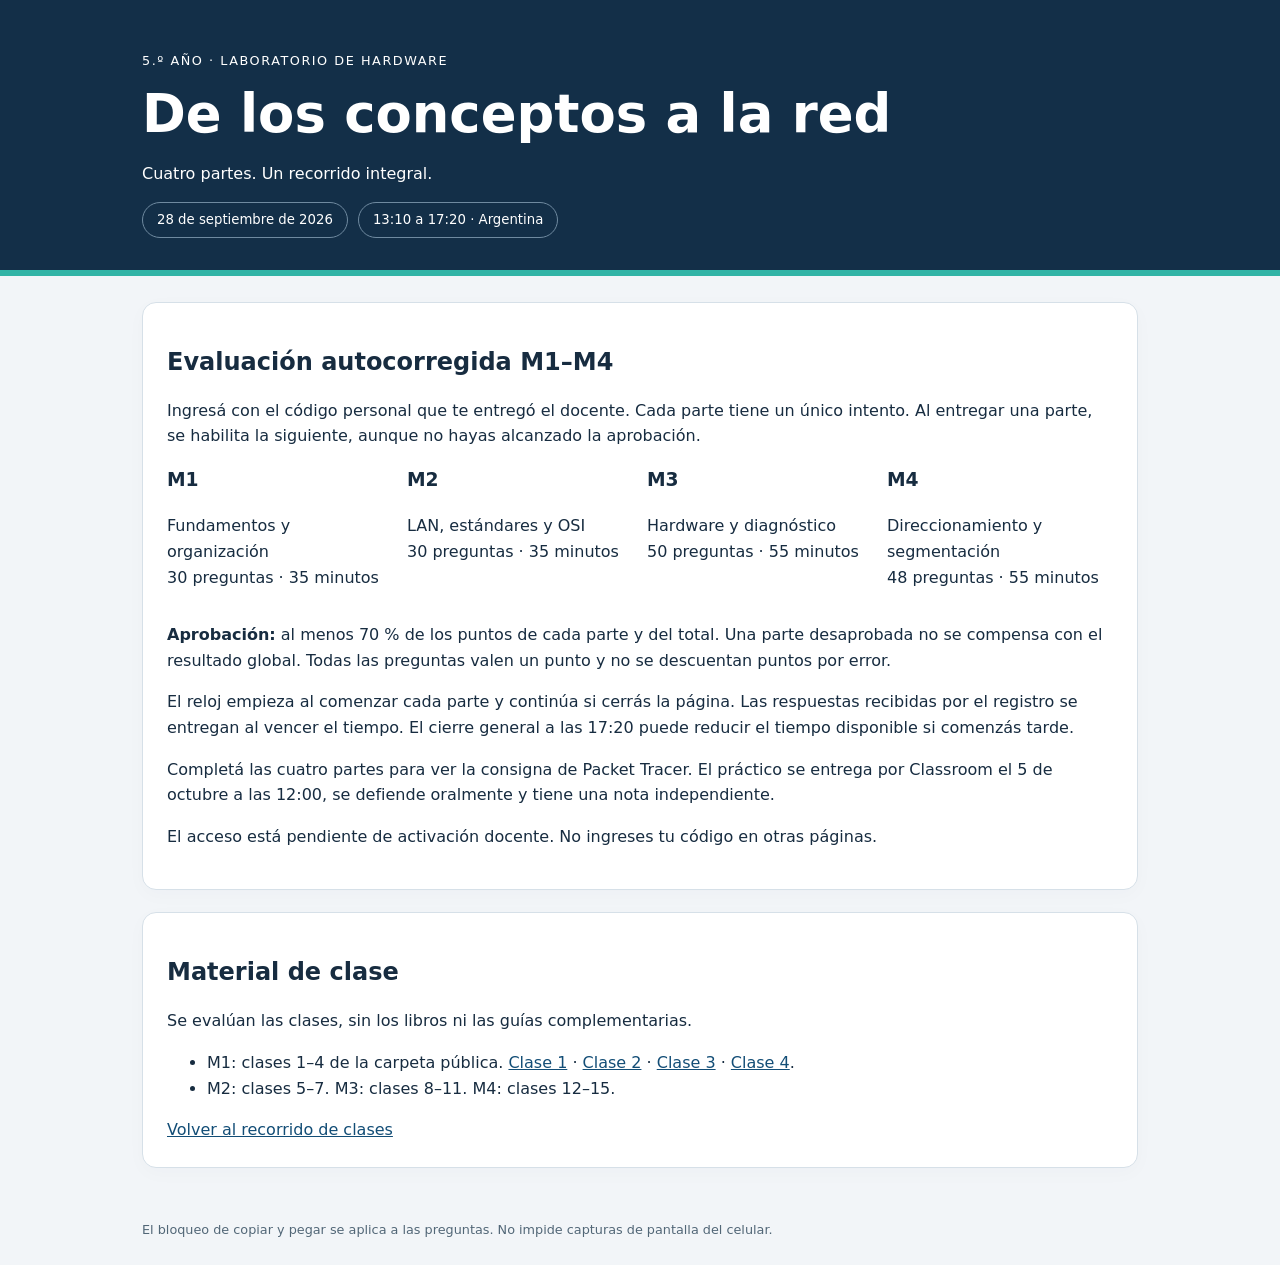
==== evaluacion/index.html @ 3a9d6084 "Preparar evaluacion M1-M4 con acceso privado y control central de intentos" ====
<!doctype html>
<html lang="es"><head><meta charset="utf-8"><meta name="viewport" content="width=device-width,initial-scale=1"><title>Evaluación M1–M4 · Laboratorio de Hardware</title><link rel="stylesheet" href="exam.css"></head><body>
<header><div class="wrap"><p class="eyebrow">5.º año · Laboratorio de Hardware</p><h1>De los conceptos a la red</h1><p>Cuatro partes. Un recorrido integral.</p><div class="chips"><span>28 de septiembre de 2026</span><span>13:10 a 17:20 · Argentina</span></div></div></header>
<main class="wrap"><section class="card"><h2>Evaluación autocorregida M1–M4</h2><p>Ingresá con el código personal que te entregó el docente. Cada parte tiene un único intento. Al entregar una parte, se habilita la siguiente, aunque no hayas alcanzado la aprobación.</p><div class="parts"><article><h3>M1</h3><p>Fundamentos y organización<br>30 preguntas · 35 minutos</p></article><article><h3>M2</h3><p>LAN, estándares y OSI<br>30 preguntas · 35 minutos</p></article><article><h3>M3</h3><p>Hardware y diagnóstico<br>50 preguntas · 55 minutos</p></article><article><h3>M4</h3><p>Direccionamiento y segmentación<br>48 preguntas · 55 minutos</p></article></div><p><strong>Aprobación:</strong> al menos 70 % de los puntos de cada parte y del total. Una parte desaprobada no se compensa con el resultado global. Todas las preguntas valen un punto y no se descuentan puntos por error.</p><p>El reloj empieza al comenzar cada parte y continúa si cerrás la página. Las respuestas recibidas por el registro se entregan al vencer el tiempo. El cierre general a las 17:20 puede reducir el tiempo disponible si comenzás tarde.</p><p>Completá las cuatro partes para ver la consigna de Packet Tracer. El práctico se entrega por Classroom el 5 de octubre a las 12:00, se defiende oralmente y tiene una nota independiente.</p><a id="enter" class="button" hidden>Entrar al examen</a><p id="activation" role="status">El acceso está pendiente de activación docente. No ingreses tu código en otras páginas.</p><noscript><p>Necesitás activar JavaScript para acceder a la evaluación.</p></noscript></section><section class="card"><h2>Material de clase</h2><p>Se evalúan las clases, sin los libros ni las guías complementarias.</p><ul><li>M1: clases 1–4 de la carpeta pública. <a href="https://docs.google.com/document/d/1jevRLhepvSBmfV_KB_nWkqrbvcyU-lXUPFWufPLyolI/edit">Clase 1</a> · <a href="https://docs.google.com/document/d/1L7JLto5gjUcl75xSwsom0LzMo5CPpIXIXz4W2QbWASs/edit">Clase 2</a> · <a href="https://docs.google.com/document/d/18VorvzLdEhrtzqvE0HqIuQNV-vB58ad6qid53McVYwY/edit">Clase 3</a> · <a href="https://docs.google.com/document/d/1VJJP1wAh-PCVTgezmQWN04V-KmjzN-Xo01EY18QQUUc/edit">Clase 4</a>.</li><li>M2: clases 5–7. M3: clases 8–11. M4: clases 12–15.</li></ul><a href="../index.html">Volver al recorrido de clases</a></section></main><footer class="wrap">El bloqueo de copiar y pegar se aplica a las preguntas. No impide capturas de pantalla del celular.</footer><script src="config.js"></script><script src="entrada.js"></script></body></html>
---- evaluacion/exam.css ----
:root{font-family:system-ui,-apple-system,Segoe UI,sans-serif;color:#172c40;background:#f2f5f8;line-height:1.6;--blue:#124d76;--teal:#087a71}*{box-sizing:border-box}body{margin:0}header{background:#132f48;color:white;padding:38px 0 32px;border-bottom:6px solid #31b4a6}.wrap{max-width:1040px;margin:auto;padding:0 22px}h1{font-size:clamp(1.9rem,5vw,3.3rem);line-height:1.15;margin:10px 0}h2{line-height:1.3}h3{margin-top:0}.eyebrow{text-transform:uppercase;letter-spacing:.12em;font-size:.8rem}.chips{display:flex;flex-wrap:wrap;gap:10px}.chips span{border:1px solid #6f8aa0;border-radius:30px;padding:6px 14px;font-size:.83rem}main{padding-top:26px!important}.card,fieldset{background:white;border:1px solid #d6e0e8;border-radius:14px;padding:24px;margin:0 0 22px;box-shadow:0 5px 20px #17324c06}.parts{display:grid;grid-template-columns:repeat(4,1fr);gap:14px}.parts .card{padding:18px}.student{display:flex;justify-content:space-between;align-items:center;gap:10px}button,.button{display:inline-block;border:0;background:var(--blue);color:white;font:inherit;font-weight:650;padding:12px 20px;border-radius:8px;cursor:pointer;text-decoration:none;min-height:46px}button:hover,.button:hover{background:#0e3c5c}button:disabled{opacity:.5;cursor:default}.secondary{color:var(--blue);border:1px solid #aebfcc;background:transparent}input[type=text],input:not([type]){width:100%;max-width:450px;padding:12px;border:1px solid #70879b;border-radius:7px;font:inherit}#login-form{display:flex;gap:12px;flex-wrap:wrap;align-items:end}#login-form>label{flex-basis:100%}label.option{display:flex;align-items:flex-start;gap:12px;padding:12px;border:1px solid #dce5eb;border-radius:8px;margin:9px 0;cursor:pointer}label.option:has(input:checked){background:#e9f5f2;border-color:var(--teal)}input[type=radio]{margin-top:6px;min-width:18px;min-height:18px}legend{font-weight:700;padding:0 8px;max-width:100%}fieldset p.topic{color:#506779;font-size:.85rem}.exam-bar{position:sticky;top:0;background:#132f48;color:white;z-index:2;border-radius:10px;padding:13px 20px;display:flex;justify-content:space-between;align-items:center;flex-wrap:wrap;gap:10px;box-shadow:0 5px 20px #172c4020;margin-bottom:24px}.exam-bar h2{font-size:1.05rem;max-width:65%;margin:0}.exam-bar span{font-size:.75rem;display:block}#timer{font-size:1.6rem;font-variant-numeric:tabular-nums}#save-status{font-size:.8rem;flex-basis:100%;margin:0}#message:not(:empty){background:#fff4d3;padding:14px 18px;border-left:4px solid #dca630}.good{color:#146647}.bad{color:#a32a2a}.review-item{border-top:1px solid #d6e0e8;padding:18px 0}.review-item p{margin:6px 0}a{color:var(--blue)}#questions{user-select:none;-webkit-user-select:none}#questions input{user-select:text;-webkit-user-select:text}footer{font-size:.8rem;color:#526777;padding-top:30px!important;padding-bottom:25px!important}.skip{position:absolute;left:-9999px}.skip:focus{left:12px;top:12px;background:white;padding:12px;z-index:9}:focus-visible{outline:3px solid #e4a826;outline-offset:3px}[hidden]{display:none!important}#practical li{margin-bottom:12px}.deadline{font-weight:bold;color:#914718}@media(max-width:760px){.parts{grid-template-columns:repeat(2,1fr)}.wrap{padding:0 15px}.card,fieldset{padding:18px}.exam-bar{padding:12px}.exam-bar h2{max-width:60%}}@media(max-width:410px){.parts{grid-template-columns:1fr}button{max-width:100%}.student{align-items:flex-start}#code{min-width:0}}@media print{#exam,#login,button{display:none!important}header{background:white;color:black}body{background:white}.card{box-shadow:none}}
dialog{border:1px solid #b7c9d5;border-radius:14px;max-width:520px;width:calc(100% - 32px);padding:26px;color:#172c40}dialog::backdrop{background:#132f48b3}
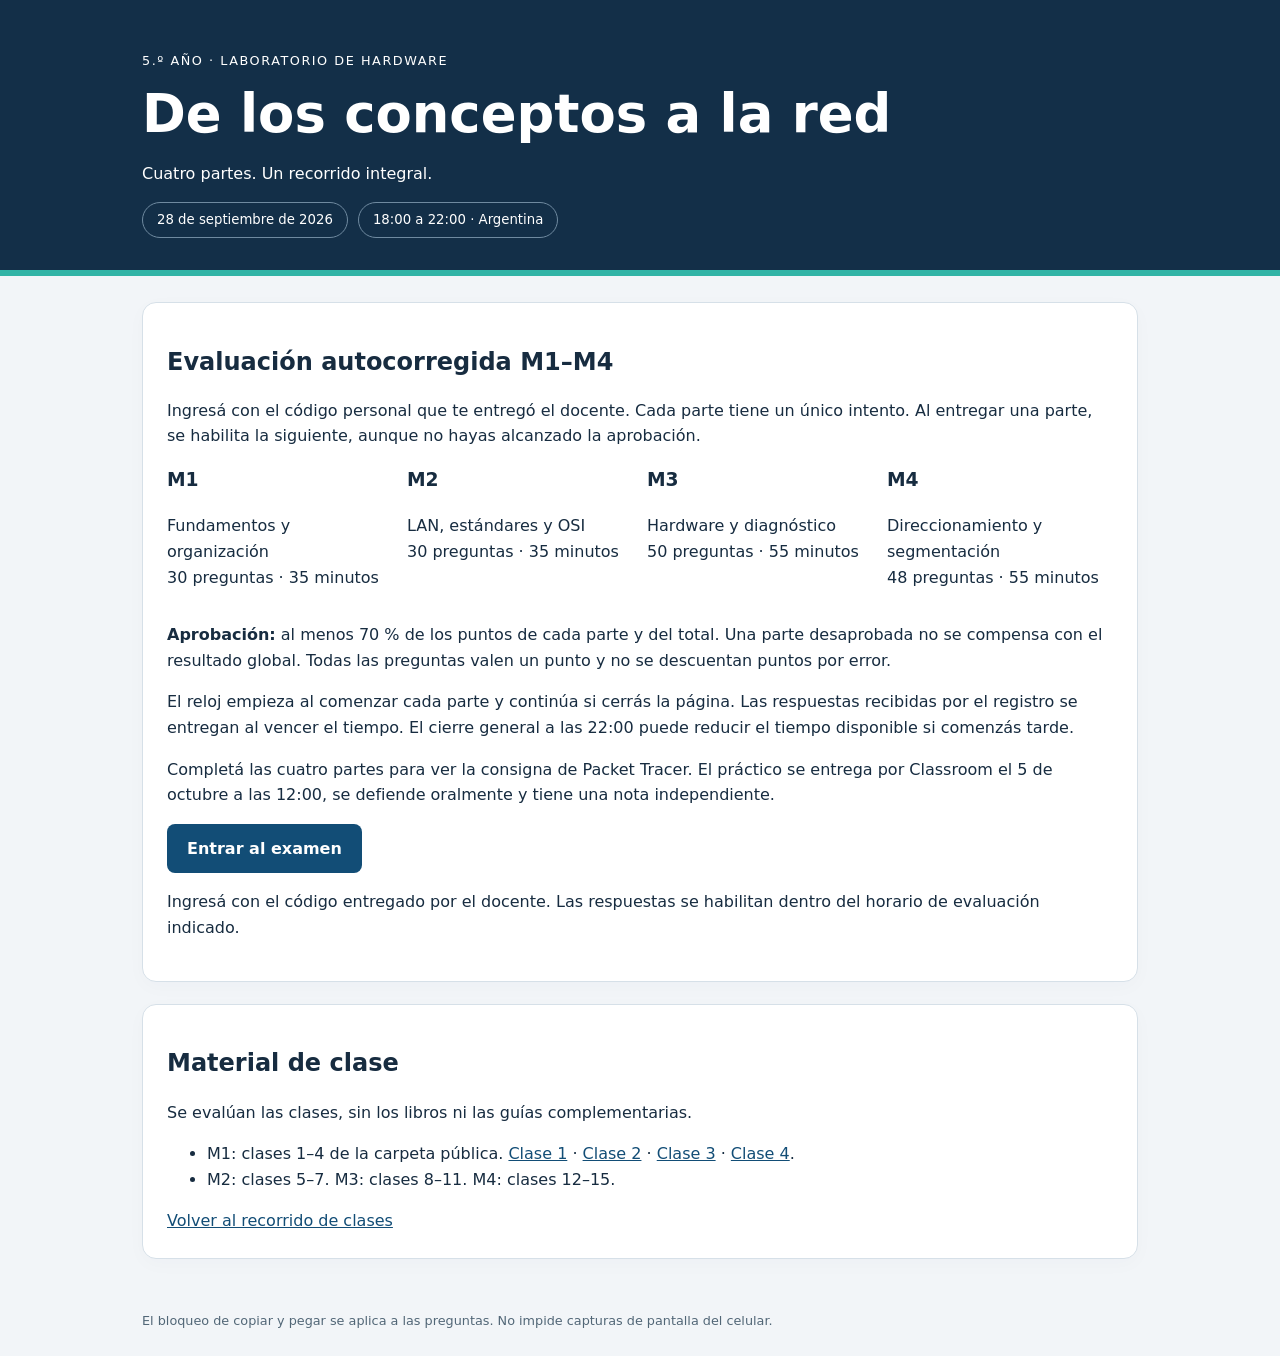
==== commit f175fedb: "Cambiar horario de evaluación a 18:00–22:00" ====
--- a/evaluacion/index.html
+++ b/evaluacion/index.html
@@ -1,4 +1,4 @@
 <!doctype html>
 <html lang="es"><head><meta charset="utf-8"><meta name="viewport" content="width=device-width,initial-scale=1"><title>Evaluación M1–M4 · Laboratorio de Hardware</title><link rel="stylesheet" href="exam.css"></head><body>
-<header><div class="wrap"><p class="eyebrow">5.º año · Laboratorio de Hardware</p><h1>De los conceptos a la red</h1><p>Cuatro partes. Un recorrido integral.</p><div class="chips"><span>28 de septiembre de 2026</span><span>13:10 a 17:20 · Argentina</span></div></div></header>
-<main class="wrap"><section class="card"><h2>Evaluación autocorregida M1–M4</h2><p>Ingresá con el código personal que te entregó el docente. Cada parte tiene un único intento. Al entregar una parte, se habilita la siguiente, aunque no hayas alcanzado la aprobación.</p><div class="parts"><article><h3>M1</h3><p>Fundamentos y organización<br>30 preguntas · 35 minutos</p></article><article><h3>M2</h3><p>LAN, estándares y OSI<br>30 preguntas · 35 minutos</p></article><article><h3>M3</h3><p>Hardware y diagnóstico<br>50 preguntas · 55 minutos</p></article><article><h3>M4</h3><p>Direccionamiento y segmentación<br>48 preguntas · 55 minutos</p></article></div><p><strong>Aprobación:</strong> al menos 70 % de los puntos de cada parte y del total. Una parte desaprobada no se compensa con el resultado global. Todas las preguntas valen un punto y no se descuentan puntos por error.</p><p>El reloj empieza al comenzar cada parte y continúa si cerrás la página. Las respuestas recibidas por el registro se entregan al vencer el tiempo. El cierre general a las 17:20 puede reducir el tiempo disponible si comenzás tarde.</p><p>Completá las cuatro partes para ver la consigna de Packet Tracer. El práctico se entrega por Classroom el 5 de octubre a las 12:00, se defiende oralmente y tiene una nota independiente.</p><a id="enter" class="button" hidden>Entrar al examen</a><p id="activation" role="status">El acceso está pendiente de activación docente. No ingreses tu código en otras páginas.</p><noscript><p>Necesitás activar JavaScript para acceder a la evaluación.</p></noscript></section><section class="card"><h2>Material de clase</h2><p>Se evalúan las clases, sin los libros ni las guías complementarias.</p><ul><li>M1: clases 1–4 de la carpeta pública. <a href="https://docs.google.com/document/d/1jevRLhepvSBmfV_KB_nWkqrbvcyU-lXUPFWufPLyolI/edit">Clase 1</a> · <a href="https://docs.google.com/document/d/1L7JLto5gjUcl75xSwsom0LzMo5CPpIXIXz4W2QbWASs/edit">Clase 2</a> · <a href="https://docs.google.com/document/d/18VorvzLdEhrtzqvE0HqIuQNV-vB58ad6qid53McVYwY/edit">Clase 3</a> · <a href="https://docs.google.com/document/d/1VJJP1wAh-PCVTgezmQWN04V-KmjzN-Xo01EY18QQUUc/edit">Clase 4</a>.</li><li>M2: clases 5–7. M3: clases 8–11. M4: clases 12–15.</li></ul><a href="../index.html">Volver al recorrido de clases</a></section></main><footer class="wrap">El bloqueo de copiar y pegar se aplica a las preguntas. No impide capturas de pantalla del celular.</footer><script src="config.js"></script><script src="entrada.js"></script></body></html>
+<header><div class="wrap"><p class="eyebrow">5.º año · Laboratorio de Hardware</p><h1>De los conceptos a la red</h1><p>Cuatro partes. Un recorrido integral.</p><div class="chips"><span>28 de septiembre de 2026</span><span>18:00 a 22:00 · Argentina</span></div></div></header>
+<main class="wrap"><section class="card"><h2>Evaluación autocorregida M1–M4</h2><p>Ingresá con el código personal que te entregó el docente. Cada parte tiene un único intento. Al entregar una parte, se habilita la siguiente, aunque no hayas alcanzado la aprobación.</p><div class="parts"><article><h3>M1</h3><p>Fundamentos y organización<br>30 preguntas · 35 minutos</p></article><article><h3>M2</h3><p>LAN, estándares y OSI<br>30 preguntas · 35 minutos</p></article><article><h3>M3</h3><p>Hardware y diagnóstico<br>50 preguntas · 55 minutos</p></article><article><h3>M4</h3><p>Direccionamiento y segmentación<br>48 preguntas · 55 minutos</p></article></div><p><strong>Aprobación:</strong> al menos 70 % de los puntos de cada parte y del total. Una parte desaprobada no se compensa con el resultado global. Todas las preguntas valen un punto y no se descuentan puntos por error.</p><p>El reloj empieza al comenzar cada parte y continúa si cerrás la página. Las respuestas recibidas por el registro se entregan al vencer el tiempo. El cierre general a las 22:00 puede reducir el tiempo disponible si comenzás tarde.</p><p>Completá las cuatro partes para ver la consigna de Packet Tracer. El práctico se entrega por Classroom el 5 de octubre a las 12:00, se defiende oralmente y tiene una nota independiente.</p><a id="enter" class="button" hidden>Entrar al examen</a><p id="activation" role="status">El acceso está pendiente de activación docente. No ingreses tu código en otras páginas.</p><noscript><p>Necesitás activar JavaScript para acceder a la evaluación.</p></noscript></section><section class="card"><h2>Material de clase</h2><p>Se evalúan las clases, sin los libros ni las guías complementarias.</p><ul><li>M1: clases 1–4 de la carpeta pública. <a href="https://docs.google.com/document/d/1jevRLhepvSBmfV_KB_nWkqrbvcyU-lXUPFWufPLyolI/edit">Clase 1</a> · <a href="https://docs.google.com/document/d/1L7JLto5gjUcl75xSwsom0LzMo5CPpIXIXz4W2QbWASs/edit">Clase 2</a> · <a href="https://docs.google.com/document/d/18VorvzLdEhrtzqvE0HqIuQNV-vB58ad6qid53McVYwY/edit">Clase 3</a> · <a href="https://docs.google.com/document/d/1VJJP1wAh-PCVTgezmQWN04V-KmjzN-Xo01EY18QQUUc/edit">Clase 4</a>.</li><li>M2: clases 5–7. M3: clases 8–11. M4: clases 12–15.</li></ul><a href="../index.html">Volver al recorrido de clases</a></section></main><footer class="wrap">El bloqueo de copiar y pegar se aplica a las preguntas. No impide capturas de pantalla del celular.</footer><script src="config.js"></script><script src="entrada.js"></script></body></html>
